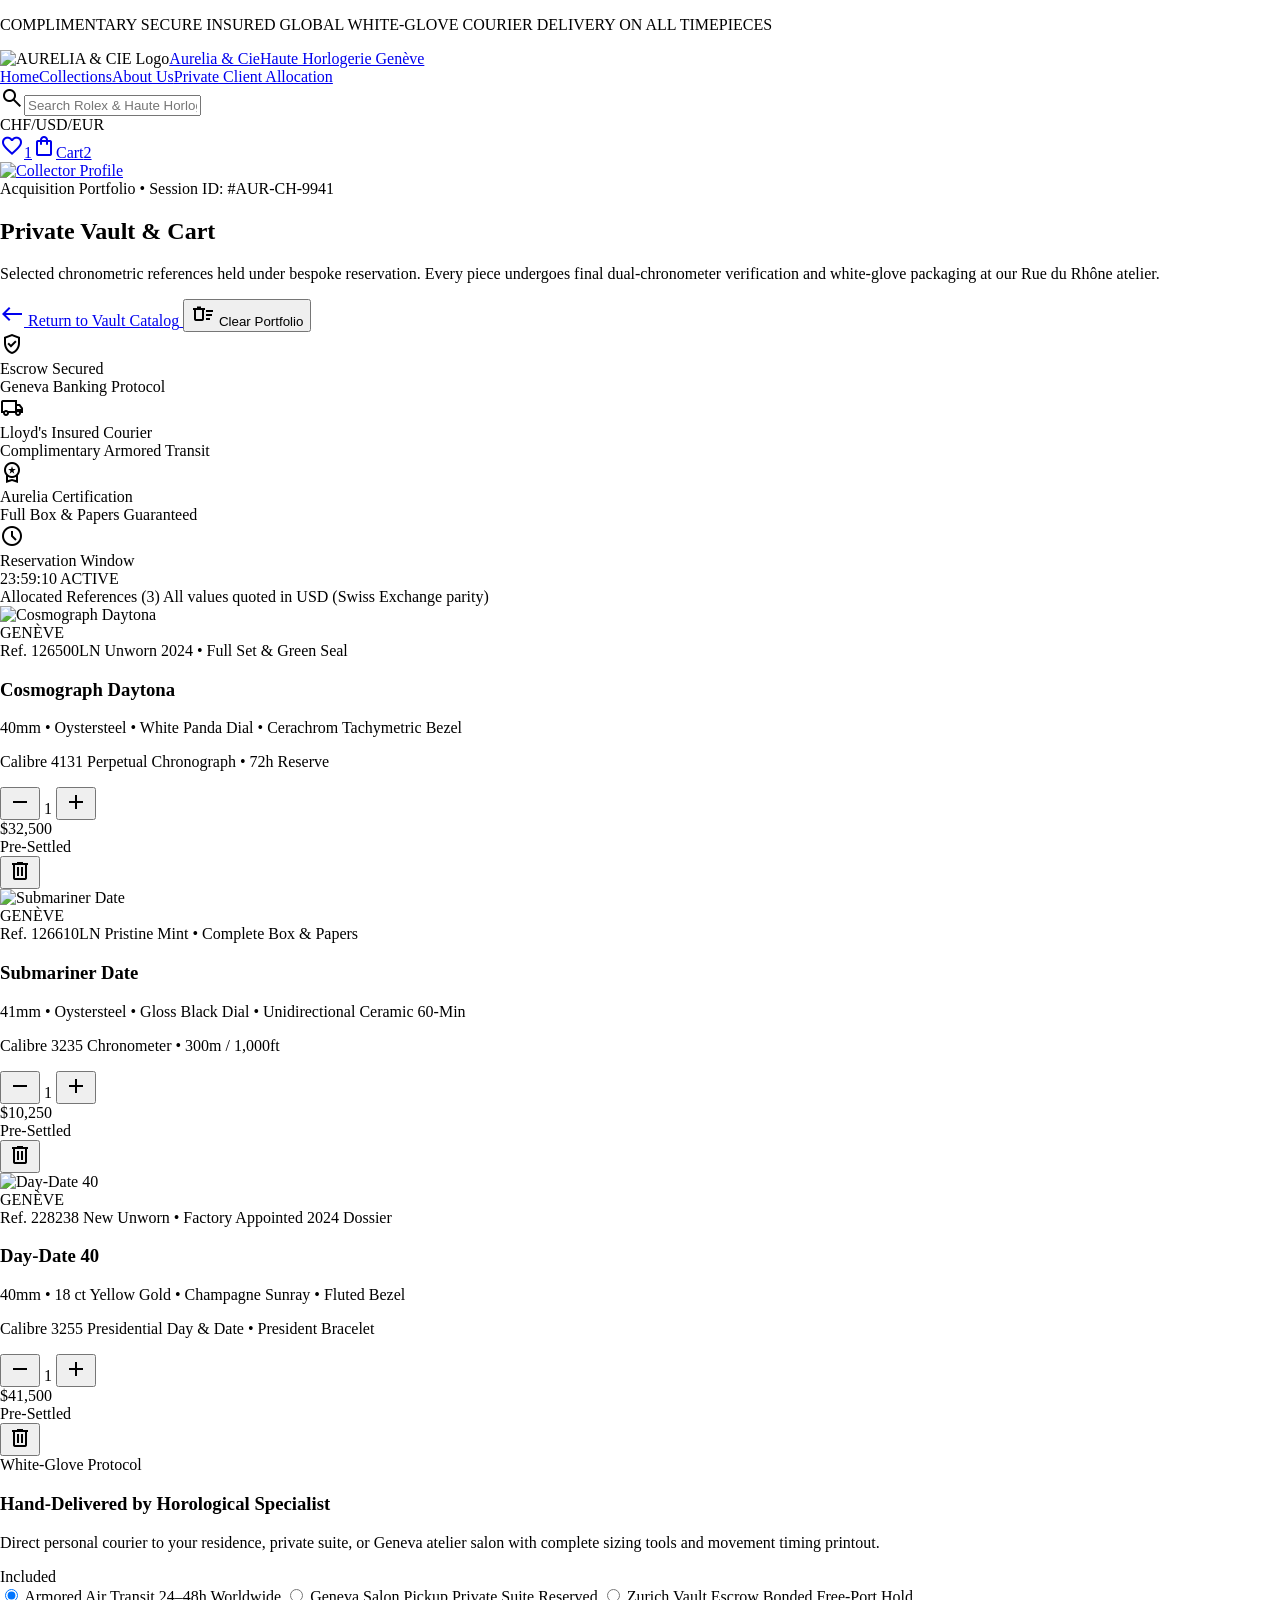
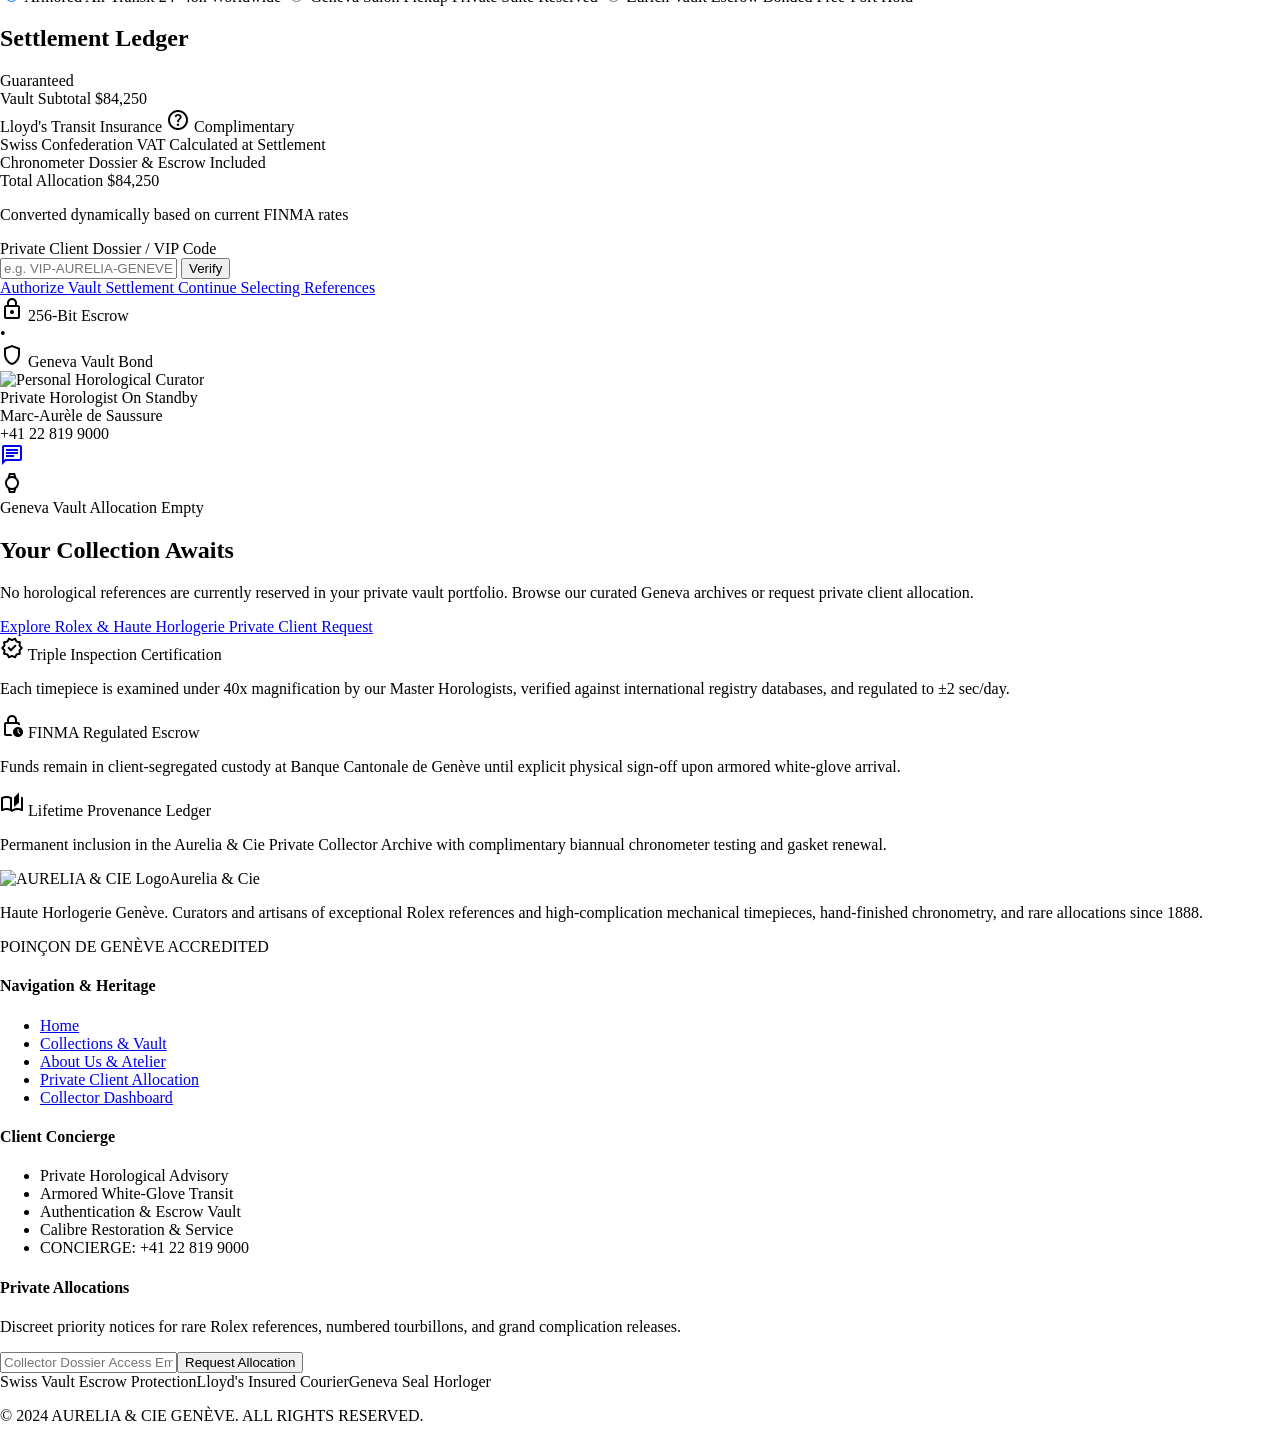
==== cart.html @ eff051e3 "Add files via upload" ====
<!DOCTYPE html>

<html class="dark" lang="en"><head><meta charset="utf-8"/><meta content="width=device-width, initial-scale=1.0" name="viewport"/><meta content="web_standard" name="shell-type"/><link href="https://fonts.googleapis.com" rel="preconnect"/><link crossorigin="" href="https://fonts.gstatic.com" rel="preconnect"/><link href="https://fonts.googleapis.com/css2?family=Inter:wght@300;400;500;600&amp;family=Playfair+Display:ital,wght@0,400;0,500;0,600;1,400&amp;family=Space+Grotesk:wght@400;500;600&amp;display=swap" rel="stylesheet"/><link href="https://fonts.googleapis.com/css2?family=Material+Symbols+Outlined:opsz,wght,FILL,GRAD@20..48,100..700,0..1,-50..200" rel="stylesheet"/>
<link href="https://fonts.googleapis.com/css2?family=Material+Symbols+Outlined:wght,FILL@100..700,0..1&amp;display=swap" rel="stylesheet"/><style>@layer base{html,body{margin:0;padding:0;}body{overscroll-behavior:none;}main>:first-child{margin-top:0!important;}main>:last-child{margin-bottom:0!important;}}::-webkit-scrollbar{display:none;}</style><script src="https://cdn.tailwindcss.com"></script><script id="tailwind-config">tailwind.config = { darkMode: "class", theme: { extend: { "colors": { "primary-fixed": "#ffe088", "error-container": "#93000a", "on-primary-fixed": "#241a00", "surface-variant": "#343538", "secondary-fixed": "#dde3eb", "on-tertiary": "#3d2e00", "secondary-container": "#41474e", "surface-container": "#1f1f23", "inverse-primary": "#735c00", "secondary-fixed-dim": "#c1c7cf", "on-secondary-fixed-variant": "#41474e", "tertiary-fixed-dim": "#e4c36a", "primary-container": "#d4af37", "primary-fixed-dim": "#e9c349", "outline": "#99907c", "on-surface-variant": "#d0c5af", "outline-variant": "#4d4635", "on-tertiary-fixed": "#241a00", "tertiary": "#edcb71", "on-secondary-container": "#afb6bd", "surface-tint": "#e9c349", "on-primary": "#3c2f00", "on-background": "#e3e2e6", "surface-container-low": "#1b1b1f", "background": "#121316", "on-error-container": "#ffdad6", "on-error": "#690005", "on-primary-container": "#554300", "error": "#ffb4ab", "tertiary-fixed": "#ffe08f", "tertiary-container": "#d0b059", "on-tertiary-container": "#574300", "on-secondary": "#2b3137", "on-tertiary-fixed-variant": "#584400", "surface-dim": "#121316", "surface-bright": "#38393c", "on-secondary-fixed": "#161c22", "on-surface": "#e3e2e6", "inverse-on-surface": "#2f3034", "primary": "#f2ca50", "secondary": "#c1c7cf", "inverse-surface": "#e3e2e6", "surface": "#121316", "surface-container-highest": "#343538", "surface-container-lowest": "#0d0e11", "on-primary-fixed-variant": "#574500", "surface-container-high": "#292a2d" }, "borderRadius": { "DEFAULT": "0.25rem", "lg": "0.5rem", "xl": "0.75rem", "full": "9999px" }, "spacing": { "space-xl": "3rem", "gutter": "1.5rem", "space-lg": "1.75rem", "margin": "4rem", "margin-mobile": "1.25rem", "space-sm": "0.5rem", "gutter-mobile": "1rem", "space-md": "1rem", "space-xs": "0.25rem" }, "fontFamily": { "display-hero": [ "Playfair Display" ], "headline-sm": [ "Playfair Display" ], "body-md": [ "Inter" ], "headline-lg-mobile": [ "Playfair Display" ], "body-sm": [ "Inter" ], "title-editorial": [ "Playfair Display" ], "caption-caps": [ "Inter" ], "headline-lg": [ "Playfair Display" ], "headline-md": [ "Playfair Display" ], "body-lg": [ "Inter" ], "display-hero-mobile": [ "Playfair Display" ], "technical-label": [ "Space Grotesk" ] }, "fontSize": { "display-hero": [ "4.5rem", { "lineHeight": "5rem", "letterSpacing": "-0.02em", "fontWeight": "400" } ], "headline-sm": [ "1.5rem", { "lineHeight": "2rem", "fontWeight": "500" } ], "body-md": [ "0.9375rem", { "lineHeight": "1.6rem", "fontWeight": "400" } ], "headline-lg-mobile": [ "2rem", { "lineHeight": "2.5rem", "fontWeight": "400" } ], "body-sm": [ "0.8125rem", { "lineHeight": "1.375rem", "fontWeight": "400" } ], "title-editorial": [ "1.25rem", { "lineHeight": "1.75rem", "letterSpacing": "0.02em", "fontWeight": "600" } ], "caption-caps": [ "0.6875rem", { "lineHeight": "0.875rem", "letterSpacing": "0.2em", "fontWeight": "600" } ], "headline-lg": [ "3rem", { "lineHeight": "3.5rem", "letterSpacing": "-0.01em", "fontWeight": "400" } ], "headline-md": [ "2.25rem", { "lineHeight": "2.75rem", "fontWeight": "400" } ], "body-lg": [ "1.125rem", { "lineHeight": "1.875rem", "fontWeight": "300" } ], "display-hero-mobile": [ "2.75rem", { "lineHeight": "3.25rem", "letterSpacing": "-0.01em", "fontWeight": "400" } ], "technical-label": [ "0.75rem", { "lineHeight": "1rem", "letterSpacing": "0.15em", "fontWeight": "500" } ] } } } };</script></head><body class="bg-surface text-on-surface font-body-md text-body-md antialiased selection:bg-primary-container selection:text-on-primary-container"><header class="fixed top-0 left-0 w-full z-50 bg-surface-container-lowest/90 backdrop-blur-2xl border-b border-primary/20 shadow-[0_4px_30px_rgba(0,0,0,0.6)]"><div class="w-full bg-surface-container-lowest border-b border-outline-variant/30 py-1.5 px-4 text-center"><p class="font-caption-caps text-caption-caps text-on-surface-variant uppercase tracking-[0.2em]">COMPLIMENTARY SECURE INSURED GLOBAL WHITE-GLOVE COURIER DELIVERY ON ALL TIMEPIECES</p></div><div class="h-20 max-w-[1440px] mx-auto px-6 lg:px-12 flex items-center justify-between gap-6"><div class="flex items-center gap-4 shrink-0"><img alt="AURELIA &amp; CIE Logo" class="h-8 w-auto object-contain" src="https://lh3.googleusercontent.com/aida/[base64]"/><a class="flex flex-col text-left group" data-path="home" href="/"><span class="font-title-editorial text-title-editorial uppercase tracking-[0.25em] text-on-surface group-hover:text-primary transition-colors">Aurelia &amp; Cie</span><span class="font-technical-label text-technical-label text-primary uppercase tracking-[0.2em]">Haute Horlogerie Genève</span></a></div><nav class="hidden xl:flex items-center gap-8" data-active-classes="text-primary border-b border-primary pb-1"><a class="font-technical-label text-technical-label text-on-surface-variant hover:text-on-surface transition-colors uppercase tracking-widest" data-path="home" href="/">Home</a><a class="font-technical-label text-technical-label text-on-surface-variant hover:text-on-surface transition-colors uppercase tracking-widest" data-path="collections" href="/collections">Collections</a><a class="font-technical-label text-technical-label text-on-surface-variant hover:text-on-surface transition-colors uppercase tracking-widest" data-path="about-us" href="/#">About Us</a><a class="font-technical-label text-technical-label text-on-surface-variant hover:text-on-surface transition-colors uppercase tracking-widest" data-path="private-client-allocation" href="/checkout">Private Client Allocation</a></nav><div class="flex items-center gap-5 shrink-0"><div class="hidden md:flex items-center bg-surface-container-low/80 border border-outline-variant/40 rounded px-3 py-1.5 focus-within:border-primary transition-colors"><span class="material-symbols-outlined text-outline text-[18px] mr-2">search</span><input class="bg-transparent text-on-surface placeholder:text-outline font-body-sm text-body-sm focus:outline-none w-36 lg:w-48" placeholder="Search Rolex &amp; Haute Horlogerie..." type="text"/></div><div class="flex items-center gap-1 font-technical-label text-technical-label text-on-surface-variant bg-surface-container-low/60 px-2 py-1 rounded border border-outline-variant/30"><span class="text-primary font-semibold cursor-pointer">CHF</span><span class="text-outline-variant">/</span><span class="hover:text-on-surface cursor-pointer transition-colors">USD</span><span class="text-outline-variant">/</span><span class="hover:text-on-surface cursor-pointer transition-colors">EUR</span></div><a class="relative p-1.5 text-on-surface-variant hover:text-primary transition-colors flex items-center justify-center" data-path="wishlist" href="/cart" title="Private Wishlist"><span class="material-symbols-outlined text-[20px]">favorite</span><span class="absolute -top-0.5 -right-0.5 w-4 h-4 bg-primary text-on-primary font-technical-label text-[10px] rounded-full flex items-center justify-center font-bold">1</span></a><a class="relative flex items-center gap-1.5 bg-surface-container-high/70 border border-outline-variant/50 hover:border-primary/60 px-3 py-1.5 rounded transition-colors" data-path="shopping-cart" href="/cart" title="Shopping Cart"><span class="material-symbols-outlined text-[18px] text-primary">shopping_bag</span><span class="font-technical-label text-technical-label text-on-surface uppercase">Cart</span><span class="w-4 h-4 bg-primary text-on-primary font-technical-label text-[10px] rounded-full flex items-center justify-center font-bold ml-0.5">2</span></a><div class="flex items-center pl-2 border-l border-outline-variant/50"><a class="flex items-center group" data-path="collector-dashboard" href="/dashboard" title="Private Client Collector Profile"><img alt="Collector Profile" class="w-8 h-8 rounded-full object-cover border border-primary/40 group-hover:border-primary transition-all ring-1 ring-primary/20" src="https://lh3.googleusercontent.com/aida-public/[base64]"/></a></div></div></div></header><main class="w-full pt-20 bg-surface min-h-screen"><div class="flex flex-col w-full">
<!-- Subtle Ambient Glow -->
<div class="relative w-full overflow-hidden">
<div class="absolute -top-40 left-1/2 -translate-x-1/2 w-[720px] h-[360px] bg-primary/5 rounded-full blur-[140px] pointer-events-none"></div>
<!-- Editorial Header Section -->
<section class="max-w-[1440px] mx-auto w-full px-6 lg:px-12 pt-12 pb-8">
<div class="flex flex-col md:flex-row md:items-end justify-between gap-6 pb-8">
<div class="space-y-3">
<div class="flex items-center gap-3">
<span class="w-2 h-2 rounded-full bg-primary animate-pulse"></span>
<span class="font-caption-caps text-caption-caps uppercase text-primary tracking-[0.25em]">Acquisition Portfolio • Session ID: #AUR-CH-9941</span>
</div>
<h1 class="font-headline-lg text-headline-lg text-on-surface">Private Vault &amp; Cart</h1>
<p class="font-body-md text-body-md text-on-surface-variant max-w-xl">
            Selected chronometric references held under bespoke reservation. Every piece undergoes final dual-chronometer verification and white-glove packaging at our Rue du Rhône atelier.
          </p>
</div>
<div class="flex items-center gap-4">
<a class="flex items-center gap-2 font-technical-label text-technical-label uppercase text-on-surface-variant hover:text-primary transition-colors py-2.5 px-4 bg-surface-container-low rounded" data-path="collections" href="/collections">
<span class="material-symbols-outlined text-[18px]">west</span>
<span>Return to Vault Catalog</span>
</a>
<button class="hidden sm:flex items-center gap-1.5 font-technical-label text-technical-label uppercase text-outline hover:text-error transition-colors py-2.5 px-3 bg-surface-container-low/60 rounded" id="clear-vault-btn" type="button">
<span class="material-symbols-outlined text-[16px]">delete_sweep</span>
<span>Clear Portfolio</span>
</button>
</div>
</div>
<!-- Protocol Status Ribbon -->
<div class="grid grid-cols-2 lg:grid-cols-4 gap-3 py-3 px-4 bg-surface-container-lowest rounded shadow-sm">
<div class="flex items-center gap-2.5">
<span class="material-symbols-outlined text-primary text-[20px]">verified_user</span>
<div>
<div class="font-technical-label text-technical-label uppercase text-on-surface">Escrow Secured</div>
<div class="font-caption-caps text-caption-caps text-outline">Geneva Banking Protocol</div>
</div>
</div>
<div class="flex items-center gap-2.5">
<span class="material-symbols-outlined text-primary text-[20px]">local_shipping</span>
<div>
<div class="font-technical-label text-technical-label uppercase text-on-surface">Lloyd's Insured Courier</div>
<div class="font-caption-caps text-caption-caps text-outline">Complimentary Armored Transit</div>
</div>
</div>
<div class="flex items-center gap-2.5">
<span class="material-symbols-outlined text-primary text-[20px]">workspace_premium</span>
<div>
<div class="font-technical-label text-technical-label uppercase text-on-surface">Aurelia Certification</div>
<div class="font-caption-caps text-caption-caps text-outline">Full Box &amp; Papers Guaranteed</div>
</div>
</div>
<div class="flex items-center gap-2.5">
<span class="material-symbols-outlined text-primary text-[20px]">schedule</span>
<div>
<div class="font-technical-label text-technical-label uppercase text-on-surface">Reservation Window</div>
<div class="font-caption-caps text-caption-caps text-primary" id="session-timer">23:59:12 ACTIVE</div>
</div>
</div>
</div>
</section>
<!-- Main Cart & Ledger Workspace -->
<section class="max-w-[1440px] mx-auto w-full px-6 lg:px-12 pb-24">
<!-- Active Cart Container -->
<div class="grid grid-cols-1 lg:grid-cols-12 gap-8 items-start" id="cart-active-state">
<!-- Left: Cart Item Allocation List (8 cols) -->
<div class="lg:col-span-8 flex flex-col gap-6">
<div class="flex items-center justify-between pb-3">
<span class="font-technical-label text-technical-label uppercase text-on-surface-variant">Allocated References (<span id="cart-item-count-label">3</span>)</span>
<span class="font-caption-caps text-caption-caps text-outline uppercase">All values quoted in USD (Swiss Exchange parity)</span>
</div>
<!-- Items injected and managed dynamically via JS -->
<div class="flex flex-col gap-5" id="cart-items-wrapper">
<!-- Dynamic elements render here -->
</div>
<!-- White Glove Delivery Add-On Selection Bar -->
<div class="bg-surface-container-low p-6 rounded shadow-sm">
<div class="flex items-start justify-between gap-4 mb-4">
<div class="space-y-1">
<span class="font-caption-caps text-caption-caps uppercase text-primary tracking-widest">White-Glove Protocol</span>
<h3 class="font-headline-sm text-headline-sm text-on-surface">Hand-Delivered by Horological Specialist</h3>
<p class="font-body-sm text-body-sm text-on-surface-variant max-w-lg">
                  Direct personal courier to your residence, private suite, or Geneva atelier salon with complete sizing tools and movement timing printout.
                </p>
</div>
<span class="font-technical-label text-technical-label uppercase px-2.5 py-1 bg-surface-container-high text-primary rounded shrink-0">Included</span>
</div>
<div class="grid grid-cols-1 sm:grid-cols-3 gap-3 pt-2">
<label class="flex items-center gap-3 p-3 bg-surface-container rounded cursor-pointer group">
<input checked="" class="accent-primary w-4 h-4 cursor-pointer" name="transit_method" type="radio"/>
<span class="flex flex-col">
<span class="font-technical-label text-technical-label uppercase text-on-surface group-hover:text-primary transition-colors">Armored Air Transit</span>
<span class="font-caption-caps text-caption-caps text-outline">24–48h Worldwide</span>
</span>
</label>
<label class="flex items-center gap-3 p-3 bg-surface-container rounded cursor-pointer group">
<input class="accent-primary w-4 h-4 cursor-pointer" name="transit_method" type="radio"/>
<span class="flex flex-col">
<span class="font-technical-label text-technical-label uppercase text-on-surface group-hover:text-primary transition-colors">Geneva Salon Pickup</span>
<span class="font-caption-caps text-caption-caps text-outline">Private Suite Reserved</span>
</span>
</label>
<label class="flex items-center gap-3 p-3 bg-surface-container rounded cursor-pointer group">
<input class="accent-primary w-4 h-4 cursor-pointer" name="transit_method" type="radio"/>
<span class="flex flex-col">
<span class="font-technical-label text-technical-label uppercase text-on-surface group-hover:text-primary transition-colors">Zurich Vault Escrow</span>
<span class="font-caption-caps text-caption-caps text-outline">Bonded Free-Port Hold</span>
</span>
</label>
</div>
</div>
</div>
<!-- Right: Settlement Summary & Checkout Ledger (4 cols) -->
<div class="lg:col-span-4 sticky top-28 space-y-6">
<div class="bg-surface-container-lowest p-7 rounded shadow-xl relative overflow-hidden">
<div class="absolute top-0 right-0 w-32 h-32 bg-primary/5 rounded-full blur-2xl pointer-events-none"></div>
<div class="flex items-center justify-between pb-5">
<h2 class="font-title-editorial text-title-editorial text-on-surface uppercase tracking-wider">Settlement Ledger</h2>
<span class="font-technical-label text-technical-label uppercase text-primary bg-primary/10 px-2 py-0.5 rounded">Guaranteed</span>
</div>
<div class="space-y-4 py-4 text-on-surface-variant font-body-sm text-body-sm">
<div class="flex items-center justify-between">
<span>Vault Subtotal</span>
<span class="font-technical-label text-technical-label text-on-surface text-base" id="summary-subtotal">$84,250</span>
</div>
<div class="flex items-center justify-between">
<span class="flex items-center gap-1.5">
<span>Lloyd's Transit Insurance</span>
<span class="material-symbols-outlined text-[14px] text-outline" title="Full market replacement value covered">help</span>
</span>
<span class="font-technical-label text-technical-label text-primary uppercase">Complimentary</span>
</div>
<div class="flex items-center justify-between">
<span>Swiss Confederation VAT</span>
<span class="font-technical-label text-technical-label text-outline uppercase">Calculated at Settlement</span>
</div>
<div class="flex items-center justify-between">
<span>Chronometer Dossier &amp; Escrow</span>
<span class="font-technical-label text-technical-label text-primary uppercase">Included</span>
</div>
</div>
<!-- Total Capital Line -->
<div class="py-5 my-2 bg-surface-container-low px-4 rounded space-y-1">
<div class="flex items-baseline justify-between">
<span class="font-technical-label text-technical-label uppercase tracking-widest text-on-surface">Total Allocation</span>
<span class="font-headline-sm text-headline-sm text-primary font-bold" id="summary-total">$84,250</span>
</div>
<p class="font-caption-caps text-caption-caps text-outline uppercase">Converted dynamically based on current FINMA rates</p>
</div>
<!-- Client Promo / Private Allocation Code -->
<div class="pt-2 pb-4">
<label class="font-caption-caps text-caption-caps uppercase text-outline block mb-1.5" for="promo-input">Private Client Dossier / VIP Code</label>
<div class="flex items-center gap-2">
<input class="w-full bg-surface-container border-0 rounded px-3 py-2 text-on-surface placeholder:text-outline font-technical-label text-technical-label uppercase focus:ring-1 focus:ring-primary focus:outline-none" id="promo-input" placeholder="e.g. VIP-AURELIA-GENEVE" type="text"/>
<button class="bg-surface-container-high hover:bg-surface-variant text-on-surface hover:text-primary font-technical-label text-technical-label px-3 py-2 rounded uppercase transition-colors shrink-0" id="apply-promo-btn" type="button">
                  Verify
                </button>
</div>
<div class="text-caption-caps font-caption-caps text-primary hidden mt-1.5" id="promo-feedback"></div>
</div>
<!-- Primary Action Buttons -->
<div class="space-y-3 pt-3">
<a class="w-full block text-center bg-primary text-on-primary hover:bg-primary-fixed transition-all py-3.5 px-6 font-technical-label text-technical-label uppercase tracking-[0.18em] font-semibold rounded shadow-md hover:shadow-primary/20" data-path="private-client-allocation" href="/checkout">
                Authorize Vault Settlement
              </a>
<a class="w-full block text-center bg-surface-container hover:bg-surface-container-high text-on-surface transition-colors py-3 px-6 font-technical-label text-technical-label uppercase tracking-widest rounded" data-path="collections" href="/collections">
                Continue Selecting References
              </a>
</div>
<!-- Security Footnote -->
<div class="pt-6 mt-6 flex items-center justify-center gap-4 text-outline font-caption-caps text-caption-caps uppercase">
<div class="flex items-center gap-1">
<span class="material-symbols-outlined text-[14px]">lock</span>
<span>256-Bit Escrow</span>
</div>
<span>•</span>
<div class="flex items-center gap-1">
<span class="material-symbols-outlined text-[14px]">shield</span>
<span>Geneva Vault Bond</span>
</div>
</div>
</div>
<!-- Specialist Concierge Assistance Card -->
<div class="bg-surface-container-low p-5 rounded flex items-center gap-4">
<div class="w-12 h-12 rounded-full overflow-hidden shrink-0 bg-surface-container-highest">
<img alt="Personal Horological Curator" class="w-full h-full object-cover" src="https://lh3.googleusercontent.com/aida-public/[base64]"/>
</div>
<div class="flex-1 min-w-0">
<div class="font-caption-caps text-caption-caps uppercase text-primary">Private Horologist On Standby</div>
<div class="font-body-sm text-body-sm text-on-surface font-medium truncate">Marc-Aurèle de Saussure</div>
<div class="font-technical-label text-technical-label text-outline">+41 22 819 9000</div>
</div>
<a class="p-2 bg-surface-container hover:bg-primary hover:text-on-primary text-on-surface rounded transition-colors" href="#" title="Instant Consultation">
<span class="material-symbols-outlined text-[18px]">chat</span>
</a>
</div>
</div>
</div>
<!-- Empty Cart State -->
<div class="hidden flex-col items-center justify-center text-center py-20 px-6 max-w-2xl mx-auto space-y-6" id="cart-empty-state">
<div class="w-24 h-24 rounded-full bg-surface-container-low flex items-center justify-center relative">
<div class="absolute inset-0 rounded-full border border-primary/20 animate-ping opacity-25"></div>
<span class="material-symbols-outlined text-primary text-5xl">watch</span>
</div>
<div class="space-y-2">
<span class="font-caption-caps text-caption-caps uppercase text-primary tracking-[0.25em]">Geneva Vault Allocation Empty</span>
<h2 class="font-headline-lg text-headline-lg text-on-surface">Your Collection Awaits</h2>
<p class="font-body-md text-body-md text-on-surface-variant max-w-md mx-auto">
            No horological references are currently reserved in your private vault portfolio. Browse our curated Geneva archives or request private client allocation.
          </p>
</div>
<div class="flex flex-col sm:flex-row gap-4 pt-4 w-full sm:w-auto">
<a class="bg-primary text-on-primary hover:bg-primary-fixed transition-colors font-technical-label text-technical-label uppercase tracking-widest px-8 py-3.5 rounded text-center font-medium shadow-md" data-path="collections" href="/collections">
            Explore Rolex &amp; Haute Horlogerie
          </a>
<a class="bg-surface-container-high hover:bg-surface-variant text-on-surface transition-colors font-technical-label text-technical-label uppercase tracking-widest px-8 py-3.5 rounded text-center" data-path="private-client-allocation" href="/checkout">
            Private Client Request
          </a>
</div>
</div>
</section>
<!-- Heritage Trust Assurance Strip -->
<section class="max-w-[1440px] mx-auto w-full px-6 lg:px-12 pb-16">
<div class="bg-surface-container-lowest p-8 rounded grid grid-cols-1 md:grid-cols-3 gap-8 text-left">
<div class="space-y-2">
<div class="flex items-center gap-2 text-primary">
<span class="material-symbols-outlined text-[22px]">verified</span>
<span class="font-caption-caps text-caption-caps uppercase tracking-wider text-on-surface">Triple Inspection Certification</span>
</div>
<p class="font-body-sm text-body-sm text-on-surface-variant">
            Each timepiece is examined under 40x magnification by our Master Horologists, verified against international registry databases, and regulated to ±2 sec/day.
          </p>
</div>
<div class="space-y-2">
<div class="flex items-center gap-2 text-primary">
<span class="material-symbols-outlined text-[22px]">lock_clock</span>
<span class="font-caption-caps text-caption-caps uppercase tracking-wider text-on-surface">FINMA Regulated Escrow</span>
</div>
<p class="font-body-sm text-body-sm text-on-surface-variant">
            Funds remain in client-segregated custody at Banque Cantonale de Genève until explicit physical sign-off upon armored white-glove arrival.
          </p>
</div>
<div class="space-y-2">
<div class="flex items-center gap-2 text-primary">
<span class="material-symbols-outlined text-[22px]">auto_stories</span>
<span class="font-caption-caps text-caption-caps uppercase tracking-wider text-on-surface">Lifetime Provenance Ledger</span>
</div>
<p class="font-body-sm text-body-sm text-on-surface-variant">
            Permanent inclusion in the Aurelia &amp; Cie Private Collector Archive with complimentary biannual chronometer testing and gasket renewal.
          </p>
</div>
</div>
</section>
</div>
<!-- Interactive Cart Management Logic -->
<script>
    (function () {
      const STORAGE_KEY = 'aurelia_vault_cart_items';

      const initialPieces = [
        {
          id: 'rolex-daytona-126500ln',
          ref: '126500LN',
          model: 'Cosmograph Daytona',
          specs: '40mm • Oystersteel • White Panda Dial • Cerachrom Tachymetric Bezel',
          calibre: 'Calibre 4131 Perpetual Chronograph • 72h Reserve',
          condition: 'Unworn 2024 • Full Set & Green Seal',
          price: 32500,
          quantity: 1,
          image: 'https://lh3.googleusercontent.com/aida-public/[base64]'
        },
        {
          id: 'rolex-submariner-126610ln',
          ref: '126610LN',
          model: 'Submariner Date',
          specs: '41mm • Oystersteel • Gloss Black Dial • Unidirectional Ceramic 60-Min',
          calibre: 'Calibre 3235 Chronometer • 300m / 1,000ft',
          condition: 'Pristine Mint • Complete Box & Papers',
          price: 10250,
          quantity: 1,
          image: 'https://lh3.googleusercontent.com/aida-public/[base64]'
        },
        {
          id: 'rolex-daydate-228238',
          ref: '228238',
          model: 'Day-Date 40',
          specs: '40mm • 18 ct Yellow Gold • Champagne Sunray • Fluted Bezel',
          calibre: 'Calibre 3255 Presidential Day & Date • President Bracelet',
          condition: 'New Unworn • Factory Appointed 2024 Dossier',
          price: 41500,
          quantity: 1,
          image: 'https://lh3.googleusercontent.com/aida-public/[base64]'
        }
      ];

      function getCart() {
        try {
          const stored = localStorage.getItem(STORAGE_KEY);
          if (stored) {
            const parsed = JSON.parse(stored);
            if (Array.isArray(parsed) && parsed.length >= 0) return parsed;
          }
        } catch (e) {
          console.warn('LocalStorage access restricted:', e);
        }
        return [...initialPieces];
      }

      function saveCart(cart) {
        try {
          localStorage.setItem(STORAGE_KEY, JSON.stringify(cart));
        } catch (e) {
          console.warn('LocalStorage save failed:', e);
        }
        updateGlobalCartBadge(cart);
      }

      function updateGlobalCartBadge(cart) {
        const totalCount = cart.reduce((acc, item) => acc + item.quantity, 0);
        // Sync shell cart counter badge if present
        const headerCartBadges = document.querySelectorAll('header [data-path="shopping-cart"] span:last-child');
        headerCartBadges.forEach(badge => {
          if (badge && !badge.classList.contains('material-symbols-outlined') && !badge.classList.contains('font-technical-label')) {
            badge.textContent = totalCount;
          }
        });
      }

      function formatCurrency(amount) {
        return '$' + amount.toLocaleString('en-US');
      }

      function renderCart() {
        const cart = getCart();
        const wrapper = document.getElementById('cart-items-wrapper');
        const activeState = document.getElementById('cart-active-state');
        const emptyState = document.getElementById('cart-empty-state');
        const countLabel = document.getElementById('cart-item-count-label');
        const subtotalEl = document.getElementById('summary-subtotal');
        const totalEl = document.getElementById('summary-total');

        if (!wrapper) return;

        if (cart.length === 0) {
          activeState.classList.add('hidden');
          emptyState.classList.remove('hidden');
          emptyState.classList.add('flex');
          updateGlobalCartBadge(cart);
          return;
        }

        activeState.classList.remove('hidden');
        emptyState.classList.add('hidden');
        emptyState.classList.remove('flex');

        countLabel.textContent = cart.reduce((acc, i) => acc + i.quantity, 0);

        wrapper.innerHTML = '';
        let subtotal = 0;

        cart.forEach((item) => {
          const itemTotal = item.price * item.quantity;
          subtotal += itemTotal;

          const row = document.createElement('div');
          row.className = 'bg-surface-container-low p-5 sm:p-6 rounded shadow-sm transition-all duration-300';
          row.id = `item-row-${item.id}`;

          row.innerHTML = `
            <div class="flex flex-col sm:flex-row gap-5 items-start sm:items-center justify-between">
              <div class="flex items-center gap-4 sm:gap-5 w-full sm:w-auto">
                <div class="w-20 h-20 sm:w-24 sm:h-24 rounded bg-surface-container-lowest shrink-0 overflow-hidden relative">
                  <img src="${item.image}" alt="${item.model}" class="w-full h-full object-cover" />
                  <div class="absolute bottom-1 right-1 bg-surface-container-lowest/80 px-1.5 py-0.5 rounded font-caption-caps text-[9px] text-primary">GENÈVE</div>
                </div>

                <div class="space-y-1 flex-1 min-w-0">
                  <div class="flex items-center gap-2">
                    <span class="font-caption-caps text-caption-caps uppercase text-primary tracking-wider">Ref. ${item.ref}</span>
                    <span class="w-1 h-1 rounded-full bg-outline"></span>
                    <span class="font-technical-label text-technical-label text-outline">${item.condition}</span>
                  </div>
                  <h3 class="font-title-editorial text-title-editorial text-on-surface truncate">${item.model}</h3>
                  <p class="font-body-sm text-body-sm text-on-surface-variant line-clamp-1">${item.specs}</p>
                  <p class="font-technical-label text-technical-label text-outline">${item.calibre}</p>
                </div>
              </div>

              <!-- Price, Stepper & Delete Column -->
              <div class="flex items-center justify-between sm:justify-end gap-6 w-full sm:w-auto pt-3 sm:pt-0">
                <div class="flex items-center bg-surface-container-high rounded px-1.5 py-1">
                  <button type="button" data-action="decrement" data-id="${item.id}" class="w-7 h-7 flex items-center justify-center text-on-surface-variant hover:text-primary transition-colors cursor-pointer" title="Decrease Allocation">
                    <span class="material-symbols-outlined text-[16px]">remove</span>
                  </button>
                  <span class="font-technical-label text-technical-label text-on-surface px-2.5 font-semibold">${item.quantity}</span>
                  <button type="button" data-action="increment" data-id="${item.id}" class="w-7 h-7 flex items-center justify-center text-on-surface-variant hover:text-primary transition-colors cursor-pointer" title="Increase Allocation">
                    <span class="material-symbols-outlined text-[16px]">add</span>
                  </button>
                </div>

                <div class="text-right min-w-[110px]">
                  <div class="font-headline-sm text-headline-sm text-on-surface">${formatCurrency(itemTotal)}</div>
                  <div class="font-caption-caps text-caption-caps text-outline uppercase">${item.quantity > 1 ? `${formatCurrency(item.price)} each` : 'Pre-Settled'}</div>
                </div>

                <button type="button" data-action="remove" data-id="${item.id}" class="text-outline hover:text-error transition-colors p-2 rounded hover:bg-surface-container" title="Remove reference from portfolio">
                  <span class="material-symbols-outlined text-[20px]">delete</span>
                </button>
              </div>
            </div>
          `;

          wrapper.appendChild(row);
        });

        subtotalEl.textContent = formatCurrency(subtotal);
        totalEl.textContent = formatCurrency(subtotal);
        updateGlobalCartBadge(cart);
      }

      // Action Handlers
      document.addEventListener('click', function (e) {
        const target = e.target.closest('[data-action]');
        if (!target) return;

        const action = target.getAttribute('data-action');
        const id = target.getAttribute('data-id');
        let cart = getCart();

        if (action === 'remove') {
          const rowEl = document.getElementById(`item-row-${id}`);
          if (rowEl) {
            rowEl.classList.add('opacity-0', 'translate-x-4');
            setTimeout(() => {
              cart = cart.filter(item => item.id !== id);
              saveCart(cart);
              renderCart();
            }, 250);
          } else {
            cart = cart.filter(item => item.id !== id);
            saveCart(cart);
            renderCart();
          }
        } else if (action === 'increment') {
          const item = cart.find(i => i.id === id);
          if (item) {
            item.quantity += 1;
            saveCart(cart);
            renderCart();
          }
        } else if (action === 'decrement') {
          const item = cart.find(i => i.id === id);
          if (item) {
            if (item.quantity > 1) {
              item.quantity -= 1;
              saveCart(cart);
              renderCart();
            } else {
              // Confirm removal if reducing below 1
              cart = cart.filter(i => i.id !== id);
              saveCart(cart);
              renderCart();
            }
          }
        }
      });

      // Clear Portfolio Button
      const clearBtn = document.getElementById('clear-vault-btn');
      if (clearBtn) {
        clearBtn.addEventListener('click', function () {
          if (confirm('Authorize discharge of all allocated timepieces from this session portfolio?')) {
            saveCart([]);
            renderCart();
          }
        });
      }

      // Promo Code Verification Simulation
      const promoBtn = document.getElementById('apply-promo-btn');
      const promoInput = document.getElementById('promo-input');
      const promoFeedback = document.getElementById('promo-feedback');

      if (promoBtn && promoInput && promoFeedback) {
        promoBtn.addEventListener('click', function () {
          const val = promoInput.value.trim().toUpperCase();
          if (val === 'AURELIA' || val === 'VIP-AURELIA-GENEVE') {
            promoFeedback.textContent = '✓ Private Client Patron Tier recognized. VIP Courier priority activated.';
            promoFeedback.classList.remove('hidden', 'text-error');
            promoFeedback.classList.add('text-primary');
          } else if (val === '') {
            promoFeedback.textContent = 'Please enter an authenticated private dossier code.';
            promoFeedback.classList.remove('hidden', 'text-primary');
            promoFeedback.classList.add('text-error');
          } else {
            promoFeedback.textContent = 'Unverified reference code. Please consult your Private Client Advisor.';
            promoFeedback.classList.remove('hidden', 'text-primary');
            promoFeedback.classList.add('text-error');
          }
        });
      }

      // Realtime Session Timer Micro-Interaction
      const timerEl = document.getElementById('session-timer');
      if (timerEl) {
        let totalSeconds = 24 * 3600 - 48;
        setInterval(() => {
          totalSeconds--;
          if (totalSeconds < 0) totalSeconds = 86400;
          const h = String(Math.floor(totalSeconds / 3600)).padStart(2, '0');
          const m = String(Math.floor((totalSeconds % 3600) / 60)).padStart(2, '0');
          const s = String(totalSeconds % 60).padStart(2, '0');
          timerEl.textContent = `${h}:${m}:${s} ACTIVE`;
        }, 1000);
      }

      // Initial Render
      renderCart();
    })();
  </script>
</div></main><footer class="w-full bg-surface-container-lowest border-t border-primary/20 pt-16 pb-12"><div class="max-w-[1440px] mx-auto px-6 lg:px-12"><div class="grid grid-cols-1 md:grid-cols-2 lg:grid-cols-5 gap-10 pb-16 border-b border-outline-variant/30"><div class="lg:col-span-2 space-y-4"><div class="flex items-center gap-3"><img alt="AURELIA &amp; CIE Logo" class="h-7 w-auto object-contain" src="https://lh3.googleusercontent.com/aida/[base64]"/><span class="font-title-editorial text-title-editorial uppercase tracking-[0.2em] text-on-surface">Aurelia &amp; Cie</span></div><p class="font-body-sm text-body-sm text-on-surface-variant max-w-sm">Haute Horlogerie Genève. Curators and artisans of exceptional Rolex references and high-complication mechanical timepieces, hand-finished chronometry, and rare allocations since 1888.</p><div class="pt-2 flex items-center gap-4"><div class="px-3 py-1 border border-primary/30 rounded bg-surface-container-low"><span class="font-technical-label text-technical-label text-primary">POINÇON DE GENÈVE ACCREDITED</span></div></div></div><div class="space-y-3"><h4 class="font-caption-caps text-caption-caps uppercase text-primary tracking-widest">Navigation &amp; Heritage</h4><ul class="space-y-2 font-body-sm text-body-sm text-on-surface-variant"><li><a class="hover:text-primary transition-colors" data-path="home" href="/">Home</a></li><li><a class="hover:text-primary transition-colors" data-path="collections" href="/collections">Collections &amp; Vault</a></li><li><a class="hover:text-primary transition-colors" data-path="about-us" href="/#">About Us &amp; Atelier</a></li><li><a class="hover:text-primary transition-colors" data-path="private-client-allocation" href="/checkout">Private Client Allocation</a></li><li><a class="hover:text-primary transition-colors" data-path="collector-dashboard" href="/dashboard">Collector Dashboard</a></li></ul></div><div class="space-y-3"><h4 class="font-caption-caps text-caption-caps uppercase text-primary tracking-widest">Client Concierge</h4><ul class="space-y-2 font-body-sm text-body-sm text-on-surface-variant"><li>Private Horological Advisory</li><li>Armored White-Glove Transit</li><li>Authentication &amp; Escrow Vault</li><li>Calibre Restoration &amp; Service</li><li class="font-technical-label text-technical-label text-primary pt-1">CONCIERGE: +41 22 819 9000</li></ul></div><div class="space-y-4"><h4 class="font-caption-caps text-caption-caps uppercase text-primary tracking-widest">Private Allocations</h4><p class="font-body-sm text-body-sm text-on-surface-variant">Discreet priority notices for rare Rolex references, numbered tourbillons, and grand complication releases.</p><div class="flex flex-col gap-2"><input class="bg-surface-container-low border border-outline-variant px-3 py-2 text-on-surface font-body-sm text-body-sm placeholder:text-outline focus:outline-none focus:border-primary" placeholder="Collector Dossier Access Email" type="email"/><button class="bg-primary text-on-primary font-technical-label text-technical-label px-4 py-2.5 uppercase tracking-widest hover:bg-primary-fixed transition-colors text-center font-medium" type="button">Request Allocation</button></div></div></div><div class="pt-8 flex flex-col md:flex-row items-center justify-between gap-6 text-on-surface-variant"><div class="flex items-center gap-6 font-technical-label text-technical-label uppercase text-outline"><span>Swiss Vault Escrow Protection</span><span>Lloyd's Insured Courier</span><span>Geneva Seal Horloger</span></div><p class="font-caption-caps text-caption-caps text-outline">© 2024 AURELIA &amp; CIE GENÈVE. ALL RIGHTS RESERVED.</p></div></div></footer></body></html>
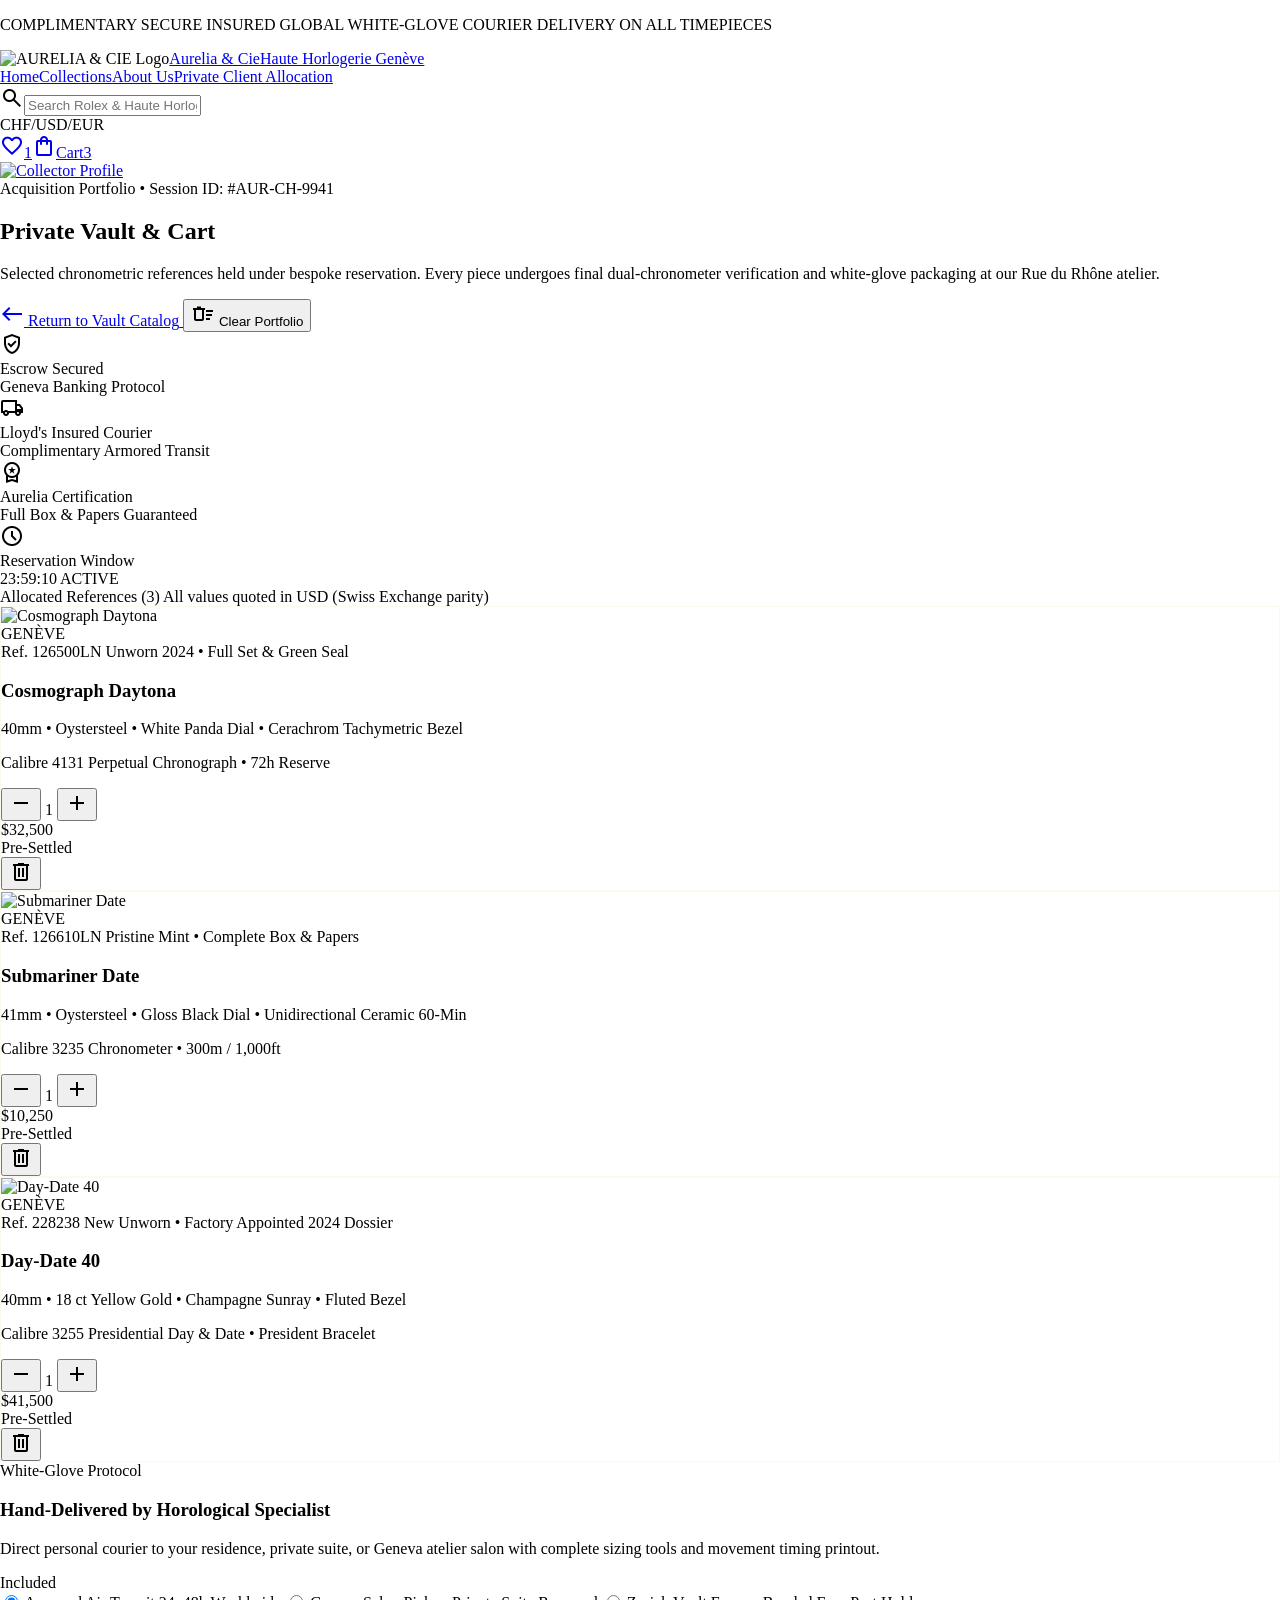
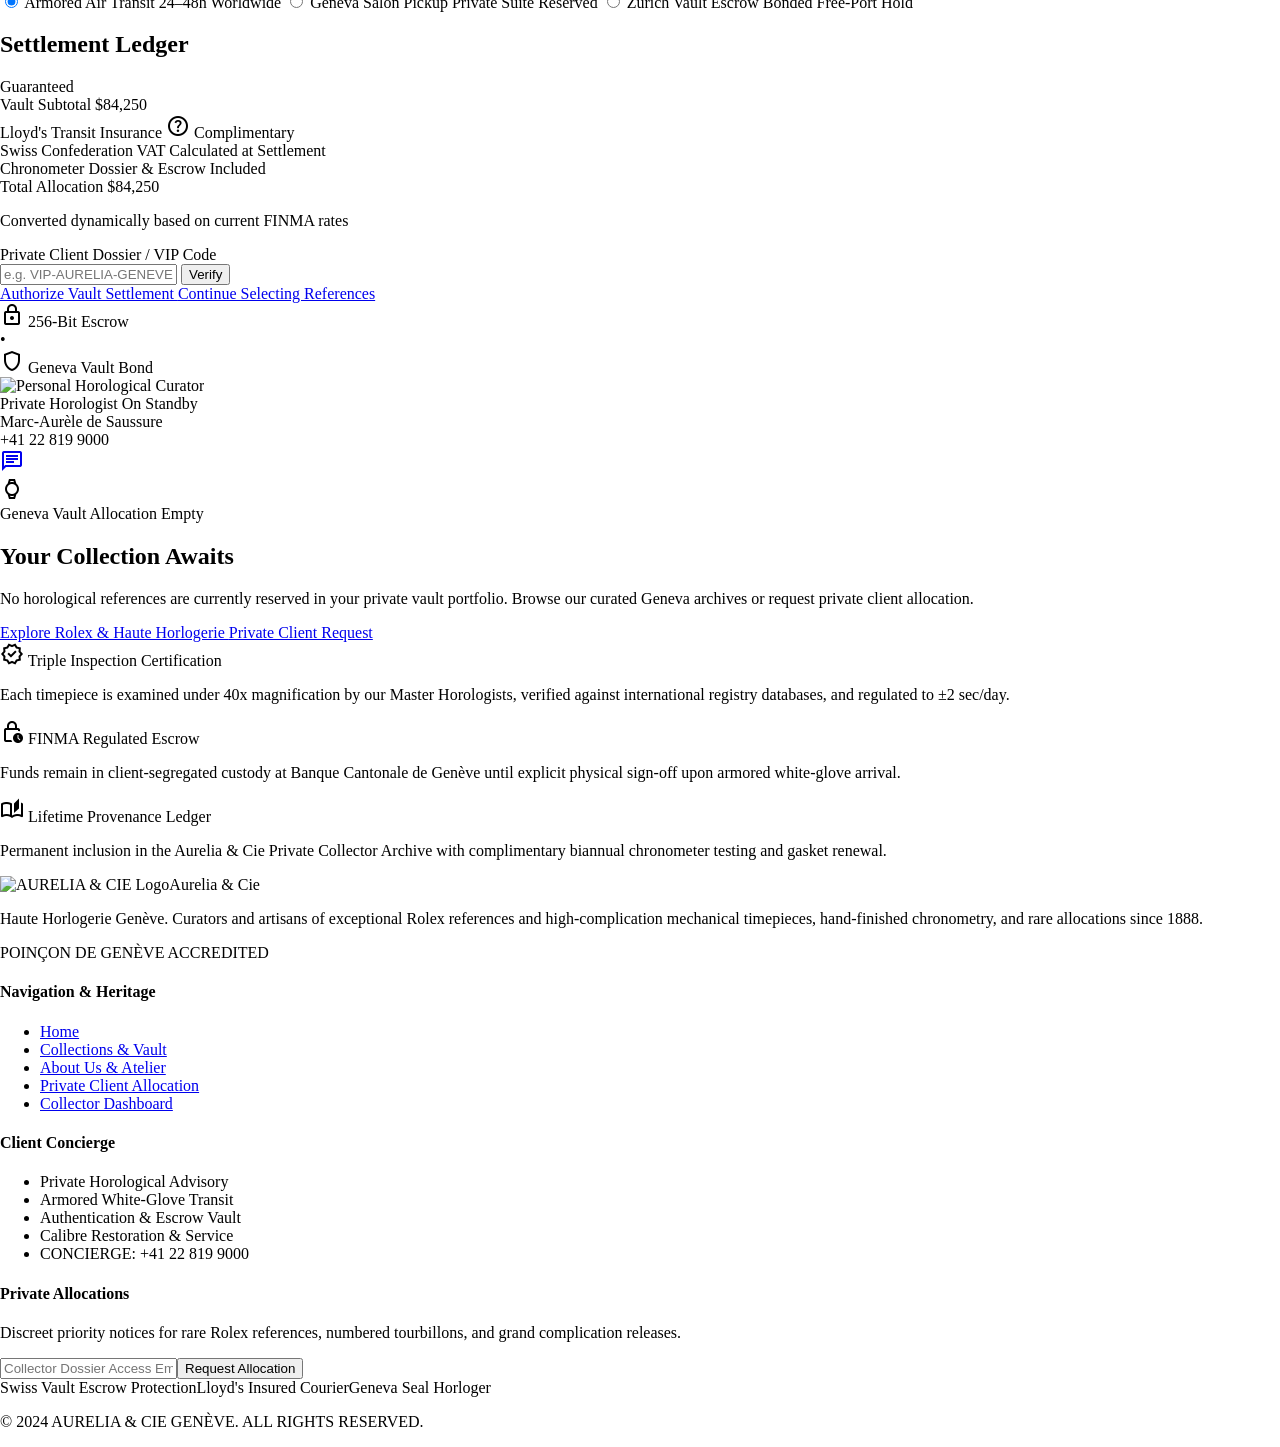
==== commit 2429c739: "Add files via upload" ====
--- a/cart.html
+++ b/cart.html
@@ -1,12 +1,139 @@
 <!DOCTYPE html>
 
 <html class="dark" lang="en"><head><meta charset="utf-8"/><meta content="width=device-width, initial-scale=1.0" name="viewport"/><meta content="web_standard" name="shell-type"/><link href="https://fonts.googleapis.com" rel="preconnect"/><link crossorigin="" href="https://fonts.gstatic.com" rel="preconnect"/><link href="https://fonts.googleapis.com/css2?family=Inter:wght@300;400;500;600&amp;family=Playfair+Display:ital,wght@0,400;0,500;0,600;1,400&amp;family=Space+Grotesk:wght@400;500;600&amp;display=swap" rel="stylesheet"/><link href="https://fonts.googleapis.com/css2?family=Material+Symbols+Outlined:opsz,wght,FILL,GRAD@20..48,100..700,0..1,-50..200" rel="stylesheet"/>
-<link href="https://fonts.googleapis.com/css2?family=Material+Symbols+Outlined:wght,FILL@100..700,0..1&amp;display=swap" rel="stylesheet"/><style>@layer base{html,body{margin:0;padding:0;}body{overscroll-behavior:none;}main>:first-child{margin-top:0!important;}main>:last-child{margin-bottom:0!important;}}::-webkit-scrollbar{display:none;}</style><script src="https://cdn.tailwindcss.com"></script><script id="tailwind-config">tailwind.config = { darkMode: "class", theme: { extend: { "colors": { "primary-fixed": "#ffe088", "error-container": "#93000a", "on-primary-fixed": "#241a00", "surface-variant": "#343538", "secondary-fixed": "#dde3eb", "on-tertiary": "#3d2e00", "secondary-container": "#41474e", "surface-container": "#1f1f23", "inverse-primary": "#735c00", "secondary-fixed-dim": "#c1c7cf", "on-secondary-fixed-variant": "#41474e", "tertiary-fixed-dim": "#e4c36a", "primary-container": "#d4af37", "primary-fixed-dim": "#e9c349", "outline": "#99907c", "on-surface-variant": "#d0c5af", "outline-variant": "#4d4635", "on-tertiary-fixed": "#241a00", "tertiary": "#edcb71", "on-secondary-container": "#afb6bd", "surface-tint": "#e9c349", "on-primary": "#3c2f00", "on-background": "#e3e2e6", "surface-container-low": "#1b1b1f", "background": "#121316", "on-error-container": "#ffdad6", "on-error": "#690005", "on-primary-container": "#554300", "error": "#ffb4ab", "tertiary-fixed": "#ffe08f", "tertiary-container": "#d0b059", "on-tertiary-container": "#574300", "on-secondary": "#2b3137", "on-tertiary-fixed-variant": "#584400", "surface-dim": "#121316", "surface-bright": "#38393c", "on-secondary-fixed": "#161c22", "on-surface": "#e3e2e6", "inverse-on-surface": "#2f3034", "primary": "#f2ca50", "secondary": "#c1c7cf", "inverse-surface": "#e3e2e6", "surface": "#121316", "surface-container-highest": "#343538", "surface-container-lowest": "#0d0e11", "on-primary-fixed-variant": "#574500", "surface-container-high": "#292a2d" }, "borderRadius": { "DEFAULT": "0.25rem", "lg": "0.5rem", "xl": "0.75rem", "full": "9999px" }, "spacing": { "space-xl": "3rem", "gutter": "1.5rem", "space-lg": "1.75rem", "margin": "4rem", "margin-mobile": "1.25rem", "space-sm": "0.5rem", "gutter-mobile": "1rem", "space-md": "1rem", "space-xs": "0.25rem" }, "fontFamily": { "display-hero": [ "Playfair Display" ], "headline-sm": [ "Playfair Display" ], "body-md": [ "Inter" ], "headline-lg-mobile": [ "Playfair Display" ], "body-sm": [ "Inter" ], "title-editorial": [ "Playfair Display" ], "caption-caps": [ "Inter" ], "headline-lg": [ "Playfair Display" ], "headline-md": [ "Playfair Display" ], "body-lg": [ "Inter" ], "display-hero-mobile": [ "Playfair Display" ], "technical-label": [ "Space Grotesk" ] }, "fontSize": { "display-hero": [ "4.5rem", { "lineHeight": "5rem", "letterSpacing": "-0.02em", "fontWeight": "400" } ], "headline-sm": [ "1.5rem", { "lineHeight": "2rem", "fontWeight": "500" } ], "body-md": [ "0.9375rem", { "lineHeight": "1.6rem", "fontWeight": "400" } ], "headline-lg-mobile": [ "2rem", { "lineHeight": "2.5rem", "fontWeight": "400" } ], "body-sm": [ "0.8125rem", { "lineHeight": "1.375rem", "fontWeight": "400" } ], "title-editorial": [ "1.25rem", { "lineHeight": "1.75rem", "letterSpacing": "0.02em", "fontWeight": "600" } ], "caption-caps": [ "0.6875rem", { "lineHeight": "0.875rem", "letterSpacing": "0.2em", "fontWeight": "600" } ], "headline-lg": [ "3rem", { "lineHeight": "3.5rem", "letterSpacing": "-0.01em", "fontWeight": "400" } ], "headline-md": [ "2.25rem", { "lineHeight": "2.75rem", "fontWeight": "400" } ], "body-lg": [ "1.125rem", { "lineHeight": "1.875rem", "fontWeight": "300" } ], "display-hero-mobile": [ "2.75rem", { "lineHeight": "3.25rem", "letterSpacing": "-0.01em", "fontWeight": "400" } ], "technical-label": [ "0.75rem", { "lineHeight": "1rem", "letterSpacing": "0.15em", "fontWeight": "500" } ] } } } };</script></head><body class="bg-surface text-on-surface font-body-md text-body-md antialiased selection:bg-primary-container selection:text-on-primary-container"><header class="fixed top-0 left-0 w-full z-50 bg-surface-container-lowest/90 backdrop-blur-2xl border-b border-primary/20 shadow-[0_4px_30px_rgba(0,0,0,0.6)]"><div class="w-full bg-surface-container-lowest border-b border-outline-variant/30 py-1.5 px-4 text-center"><p class="font-caption-caps text-caption-caps text-on-surface-variant uppercase tracking-[0.2em]">COMPLIMENTARY SECURE INSURED GLOBAL WHITE-GLOVE COURIER DELIVERY ON ALL TIMEPIECES</p></div><div class="h-20 max-w-[1440px] mx-auto px-6 lg:px-12 flex items-center justify-between gap-6"><div class="flex items-center gap-4 shrink-0"><img alt="AURELIA &amp; CIE Logo" class="h-8 w-auto object-contain" src="https://lh3.googleusercontent.com/aida/[base64]"/><a class="flex flex-col text-left group" data-path="home" href="/"><span class="font-title-editorial text-title-editorial uppercase tracking-[0.25em] text-on-surface group-hover:text-primary transition-colors">Aurelia &amp; Cie</span><span class="font-technical-label text-technical-label text-primary uppercase tracking-[0.2em]">Haute Horlogerie Genève</span></a></div><nav class="hidden xl:flex items-center gap-8" data-active-classes="text-primary border-b border-primary pb-1"><a class="font-technical-label text-technical-label text-on-surface-variant hover:text-on-surface transition-colors uppercase tracking-widest" data-path="home" href="/">Home</a><a class="font-technical-label text-technical-label text-on-surface-variant hover:text-on-surface transition-colors uppercase tracking-widest" data-path="collections" href="/collections">Collections</a><a class="font-technical-label text-technical-label text-on-surface-variant hover:text-on-surface transition-colors uppercase tracking-widest" data-path="about-us" href="/#">About Us</a><a class="font-technical-label text-technical-label text-on-surface-variant hover:text-on-surface transition-colors uppercase tracking-widest" data-path="private-client-allocation" href="/checkout">Private Client Allocation</a></nav><div class="flex items-center gap-5 shrink-0"><div class="hidden md:flex items-center bg-surface-container-low/80 border border-outline-variant/40 rounded px-3 py-1.5 focus-within:border-primary transition-colors"><span class="material-symbols-outlined text-outline text-[18px] mr-2">search</span><input class="bg-transparent text-on-surface placeholder:text-outline font-body-sm text-body-sm focus:outline-none w-36 lg:w-48" placeholder="Search Rolex &amp; Haute Horlogerie..." type="text"/></div><div class="flex items-center gap-1 font-technical-label text-technical-label text-on-surface-variant bg-surface-container-low/60 px-2 py-1 rounded border border-outline-variant/30"><span class="text-primary font-semibold cursor-pointer">CHF</span><span class="text-outline-variant">/</span><span class="hover:text-on-surface cursor-pointer transition-colors">USD</span><span class="text-outline-variant">/</span><span class="hover:text-on-surface cursor-pointer transition-colors">EUR</span></div><a class="relative p-1.5 text-on-surface-variant hover:text-primary transition-colors flex items-center justify-center" data-path="wishlist" href="/cart" title="Private Wishlist"><span class="material-symbols-outlined text-[20px]">favorite</span><span class="absolute -top-0.5 -right-0.5 w-4 h-4 bg-primary text-on-primary font-technical-label text-[10px] rounded-full flex items-center justify-center font-bold">1</span></a><a class="relative flex items-center gap-1.5 bg-surface-container-high/70 border border-outline-variant/50 hover:border-primary/60 px-3 py-1.5 rounded transition-colors" data-path="shopping-cart" href="/cart" title="Shopping Cart"><span class="material-symbols-outlined text-[18px] text-primary">shopping_bag</span><span class="font-technical-label text-technical-label text-on-surface uppercase">Cart</span><span class="w-4 h-4 bg-primary text-on-primary font-technical-label text-[10px] rounded-full flex items-center justify-center font-bold ml-0.5">2</span></a><div class="flex items-center pl-2 border-l border-outline-variant/50"><a class="flex items-center group" data-path="collector-dashboard" href="/dashboard" title="Private Client Collector Profile"><img alt="Collector Profile" class="w-8 h-8 rounded-full object-cover border border-primary/40 group-hover:border-primary transition-all ring-1 ring-primary/20" src="https://lh3.googleusercontent.com/aida-public/[base64]"/></a></div></div></div></header><main class="w-full pt-20 bg-surface min-h-screen"><div class="flex flex-col w-full">
+<link href="https://fonts.googleapis.com/css2?family=Material+Symbols+Outlined:wght,FILL@100..700,0..1&amp;display=swap" rel="stylesheet"/><style>@layer base{html,body{margin:0;padding:0;}body{overscroll-behavior:none;}main>:first-child{margin-top:0!important;}main>:last-child{margin-bottom:0!important;}}::-webkit-scrollbar{display:none;}</style>
+<!-- Quiet-Luxury Animations & Micro-Interactions -->
+<style>
+  /* 1. Page Load: Staggered Fade-Up for Main Sections */
+  @keyframes fadeUp {
+    from {
+      opacity: 0;
+      transform: translateY(10px);
+    }
+    to {
+      opacity: 1;
+      transform: translateY(0);
+    }
+  }
+
+  .animate-fade-up {
+    animation: fadeUp 0.65s cubic-bezier(0.22, 1, 0.36, 1) both;
+  }
+
+  .animate-fade-up-delay-1 {
+    animation-delay: 80ms;
+  }
+
+  .animate-fade-up-delay-2 {
+    animation-delay: 160ms;
+  }
+
+  /* 2. Header Scroll State, Nav Underline, Icon Hover & Badge Pop */
+  header {
+    transition: background-color 300ms ease, border-color 300ms ease, box-shadow 300ms ease;
+  }
+
+  header.header-scrolled {
+    background-color: rgba(13, 14, 17, 0.96);
+    border-bottom-color: rgba(212, 175, 55, 0.35);
+    box-shadow: 0 10px 36px rgba(0, 0, 0, 0.75);
+  }
+
+  header nav a {
+    position: relative;
+  }
+
+  header nav a::after {
+    content: "";
+    position: absolute;
+    left: 0;
+    bottom: -4px;
+    width: 100%;
+    height: 1px;
+    background-color: #f2ca50;
+    transform: scaleX(0);
+    transform-origin: left center;
+    transition: transform 250ms ease;
+  }
+
+  header nav a:hover::after {
+    transform: scaleX(1);
+  }
+
+  header a[data-path="wishlist"] .material-symbols-outlined,
+  header a[data-path="shopping-cart"] .material-symbols-outlined {
+    transition: transform 220ms ease, color 220ms ease;
+  }
+
+  header a[data-path="wishlist"]:hover .material-symbols-outlined,
+  header a[data-path="shopping-cart"]:hover .material-symbols-outlined {
+    transform: scale(1.1);
+    color: #f2ca50;
+  }
+
+  @keyframes badgePop {
+    0% {
+      transform: scale(1);
+    }
+    50% {
+      transform: scale(1.15);
+    }
+    100% {
+      transform: scale(1);
+    }
+  }
+
+  .badge-pop {
+    animation: badgePop 320ms cubic-bezier(0.22, 1, 0.36, 1);
+  }
+
+  /* 3. Cart Item Hover Gold Glow & Smooth Removal Transition */
+  .cart-item-card {
+    border: 1px solid rgba(212, 175, 55, 0.08);
+    transition: border-color 280ms ease, box-shadow 280ms ease, opacity 280ms ease, transform 280ms ease, max-height 320ms ease, padding 320ms ease, margin 320ms ease;
+  }
+
+  .cart-item-card:hover {
+    border-color: rgba(212, 175, 55, 0.35);
+    box-shadow: 0 8px 28px rgba(0, 0, 0, 0.45), 0 0 0 1px rgba(242, 202, 80, 0.12);
+  }
+
+  .cart-item-removing {
+    opacity: 0;
+    transform: translateX(12px);
+    max-height: 0 !important;
+    padding-top: 0 !important;
+    padding-bottom: 0 !important;
+    margin-top: 0 !important;
+    margin-bottom: 0 !important;
+    overflow: hidden;
+    border-color: transparent !important;
+  }
+
+  /* 4. Accessibility & Mobile: Disable Continuous Animations & Respect Reduced Motion */
+  @media (max-width: 768px) {
+    .animate-pulse,
+    .animate-ping {
+      animation: none !important;
+    }
+  }
+
+  @media (prefers-reduced-motion: reduce) {
+    *,
+    *::before,
+    *::after {
+      animation-duration: 0.01ms !important;
+      animation-iteration-count: 1 !important;
+      transition-duration: 0.01ms !important;
+      scroll-behavior: auto !important;
+    }
+  }
+</style><script src="https://cdn.tailwindcss.com"></script><script id="tailwind-config">tailwind.config = { darkMode: "class", theme: { extend: { "colors": { "primary-fixed": "#ffe088", "error-container": "#93000a", "on-primary-fixed": "#241a00", "surface-variant": "#343538", "secondary-fixed": "#dde3eb", "on-tertiary": "#3d2e00", "secondary-container": "#41474e", "surface-container": "#1f1f23", "inverse-primary": "#735c00", "secondary-fixed-dim": "#c1c7cf", "on-secondary-fixed-variant": "#41474e", "tertiary-fixed-dim": "#e4c36a", "primary-container": "#d4af37", "primary-fixed-dim": "#e9c349", "outline": "#99907c", "on-surface-variant": "#d0c5af", "outline-variant": "#4d4635", "on-tertiary-fixed": "#241a00", "tertiary": "#edcb71", "on-secondary-container": "#afb6bd", "surface-tint": "#e9c349", "on-primary": "#3c2f00", "on-background": "#e3e2e6", "surface-container-low": "#1b1b1f", "background": "#121316", "on-error-container": "#ffdad6", "on-error": "#690005", "on-primary-container": "#554300", "error": "#ffb4ab", "tertiary-fixed": "#ffe08f", "tertiary-container": "#d0b059", "on-tertiary-container": "#574300", "on-secondary": "#2b3137", "on-tertiary-fixed-variant": "#584400", "surface-dim": "#121316", "surface-bright": "#38393c", "on-secondary-fixed": "#161c22", "on-surface": "#e3e2e6", "inverse-on-surface": "#2f3034", "primary": "#f2ca50", "secondary": "#c1c7cf", "inverse-surface": "#e3e2e6", "surface": "#121316", "surface-container-highest": "#343538", "surface-container-lowest": "#0d0e11", "on-primary-fixed-variant": "#574500", "surface-container-high": "#292a2d" }, "borderRadius": { "DEFAULT": "0.25rem", "lg": "0.5rem", "xl": "0.75rem", "full": "9999px" }, "spacing": { "space-xl": "3rem", "gutter": "1.5rem", "space-lg": "1.75rem", "margin": "4rem", "margin-mobile": "1.25rem", "space-sm": "0.5rem", "gutter-mobile": "1rem", "space-md": "1rem", "space-xs": "0.25rem" }, "fontFamily": { "display-hero": [ "Playfair Display" ], "headline-sm": [ "Playfair Display" ], "body-md": [ "Inter" ], "headline-lg-mobile": [ "Playfair Display" ], "body-sm": [ "Inter" ], "title-editorial": [ "Playfair Display" ], "caption-caps": [ "Inter" ], "headline-lg": [ "Playfair Display" ], "headline-md": [ "Playfair Display" ], "body-lg": [ "Inter" ], "display-hero-mobile": [ "Playfair Display" ], "technical-label": [ "Space Grotesk" ] }, "fontSize": { "display-hero": [ "4.5rem", { "lineHeight": "5rem", "letterSpacing": "-0.02em", "fontWeight": "400" } ], "headline-sm": [ "1.5rem", { "lineHeight": "2rem", "fontWeight": "500" } ], "body-md": [ "0.9375rem", { "lineHeight": "1.6rem", "fontWeight": "400" } ], "headline-lg-mobile": [ "2rem", { "lineHeight": "2.5rem", "fontWeight": "400" } ], "body-sm": [ "0.8125rem", { "lineHeight": "1.375rem", "fontWeight": "400" } ], "title-editorial": [ "1.25rem", { "lineHeight": "1.75rem", "letterSpacing": "0.02em", "fontWeight": "600" } ], "caption-caps": [ "0.6875rem", { "lineHeight": "0.875rem", "letterSpacing": "0.2em", "fontWeight": "600" } ], "headline-lg": [ "3rem", { "lineHeight": "3.5rem", "letterSpacing": "-0.01em", "fontWeight": "400" } ], "headline-md": [ "2.25rem", { "lineHeight": "2.75rem", "fontWeight": "400" } ], "body-lg": [ "1.125rem", { "lineHeight": "1.875rem", "fontWeight": "300" } ], "display-hero-mobile": [ "2.75rem", { "lineHeight": "3.25rem", "letterSpacing": "-0.01em", "fontWeight": "400" } ], "technical-label": [ "0.75rem", { "lineHeight": "1rem", "letterSpacing": "0.15em", "fontWeight": "500" } ] } } } };</script></head><body class="bg-surface text-on-surface font-body-md text-body-md antialiased selection:bg-primary-container selection:text-on-primary-container"><header class="fixed top-0 left-0 w-full z-50 bg-surface-container-lowest/90 backdrop-blur-2xl border-b border-primary/20 shadow-[0_4px_30px_rgba(0,0,0,0.6)]"><div class="w-full bg-surface-container-lowest border-b border-outline-variant/30 py-1.5 px-4 text-center"><p class="font-caption-caps text-caption-caps text-on-surface-variant uppercase tracking-[0.2em]">COMPLIMENTARY SECURE INSURED GLOBAL WHITE-GLOVE COURIER DELIVERY ON ALL TIMEPIECES</p></div><div class="h-20 max-w-[1440px] mx-auto px-6 lg:px-12 flex items-center justify-between gap-6"><div class="flex items-center gap-4 shrink-0"><img alt="AURELIA &amp; CIE Logo" class="h-8 w-auto object-contain" src="https://lh3.googleusercontent.com/aida/[base64]"/><a class="flex flex-col text-left group" data-path="home" href="/"><span class="font-title-editorial text-title-editorial uppercase tracking-[0.25em] text-on-surface group-hover:text-primary transition-colors">Aurelia &amp; Cie</span><span class="font-technical-label text-technical-label text-primary uppercase tracking-[0.2em]">Haute Horlogerie Genève</span></a></div><nav class="hidden xl:flex items-center gap-8" data-active-classes="text-primary border-b border-primary pb-1"><a class="font-technical-label text-technical-label text-on-surface-variant hover:text-on-surface transition-colors uppercase tracking-widest" data-path="home" href="/">Home</a><a class="font-technical-label text-technical-label text-on-surface-variant hover:text-on-surface transition-colors uppercase tracking-widest" data-path="collections" href="/collections">Collections</a><a class="font-technical-label text-technical-label text-on-surface-variant hover:text-on-surface transition-colors uppercase tracking-widest" data-path="about-us" href="/#">About Us</a><a class="font-technical-label text-technical-label text-on-surface-variant hover:text-on-surface transition-colors uppercase tracking-widest" data-path="private-client-allocation" href="/cart">Private Client Allocation</a></nav><div class="flex items-center gap-5 shrink-0"><div class="hidden md:flex items-center bg-surface-container-low/80 border border-outline-variant/40 rounded px-3 py-1.5 focus-within:border-primary transition-colors"><span class="material-symbols-outlined text-outline text-[18px] mr-2">search</span><input class="bg-transparent text-on-surface placeholder:text-outline font-body-sm text-body-sm focus:outline-none w-36 lg:w-48" placeholder="Search Rolex &amp; Haute Horlogerie..." type="text"/></div><div class="flex items-center gap-1 font-technical-label text-technical-label text-on-surface-variant bg-surface-container-low/60 px-2 py-1 rounded border border-outline-variant/30"><span class="text-primary font-semibold cursor-pointer">CHF</span><span class="text-outline-variant">/</span><span class="hover:text-on-surface cursor-pointer transition-colors">USD</span><span class="text-outline-variant">/</span><span class="hover:text-on-surface cursor-pointer transition-colors">EUR</span></div><a class="relative p-1.5 text-on-surface-variant hover:text-primary transition-colors flex items-center justify-center" data-path="wishlist" href="/cart" title="Private Wishlist"><span class="material-symbols-outlined text-[20px]">favorite</span><span class="absolute -top-0.5 -right-0.5 w-4 h-4 bg-primary text-on-primary font-technical-label text-[10px] rounded-full flex items-center justify-center font-bold">1</span></a><a class="relative flex items-center gap-1.5 bg-surface-container-high/70 border border-outline-variant/50 hover:border-primary/60 px-3 py-1.5 rounded transition-colors" data-path="shopping-cart" href="/cart" title="Shopping Cart"><span class="material-symbols-outlined text-[18px] text-primary">shopping_bag</span><span class="font-technical-label text-technical-label text-on-surface uppercase">Cart</span><span class="w-4 h-4 bg-primary text-on-primary font-technical-label text-[10px] rounded-full flex items-center justify-center font-bold ml-0.5">2</span></a><div class="flex items-center pl-2 border-l border-outline-variant/50"><a class="flex items-center group" data-path="collector-dashboard" href="/dashboard" title="Private Client Collector Profile"><img alt="Collector Profile" class="w-8 h-8 rounded-full object-cover border border-primary/40 group-hover:border-primary transition-all ring-1 ring-primary/20" src="https://lh3.googleusercontent.com/aida-public/[base64]"/></a></div></div></div></header><main class="w-full pt-20 bg-surface min-h-screen"><div class="flex flex-col w-full">
 <!-- Subtle Ambient Glow -->
 <div class="relative w-full overflow-hidden">
 <div class="absolute -top-40 left-1/2 -translate-x-1/2 w-[720px] h-[360px] bg-primary/5 rounded-full blur-[140px] pointer-events-none"></div>
 <!-- Editorial Header Section -->
-<section class="max-w-[1440px] mx-auto w-full px-6 lg:px-12 pt-12 pb-8">
+<section class="max-w-[1440px] mx-auto w-full px-6 lg:px-12 pt-12 pb-8 animate-fade-up">
 <div class="flex flex-col md:flex-row md:items-end justify-between gap-6 pb-8">
 <div class="space-y-3">
 <div class="flex items-center gap-3">
@@ -62,7 +189,7 @@
 </div>
 </section>
 <!-- Main Cart & Ledger Workspace -->
-<section class="max-w-[1440px] mx-auto w-full px-6 lg:px-12 pb-24">
+<section class="max-w-[1440px] mx-auto w-full px-6 lg:px-12 pb-24 animate-fade-up animate-fade-up-delay-1">
 <!-- Active Cart Container -->
 <div class="grid grid-cols-1 lg:grid-cols-12 gap-8 items-start" id="cart-active-state">
 <!-- Left: Cart Item Allocation List (8 cols) -->
@@ -162,7 +289,7 @@
 </div>
 <!-- Primary Action Buttons -->
 <div class="space-y-3 pt-3">
-<a class="w-full block text-center bg-primary text-on-primary hover:bg-primary-fixed transition-all py-3.5 px-6 font-technical-label text-technical-label uppercase tracking-[0.18em] font-semibold rounded shadow-md hover:shadow-primary/20" data-path="private-client-allocation" href="/checkout">
+<a class="w-full block text-center bg-primary text-on-primary hover:bg-primary-fixed transition-all py-3.5 px-6 font-technical-label text-technical-label uppercase tracking-[0.18em] font-semibold rounded shadow-md hover:shadow-primary/20" data-path="private-client-allocation" href="/cart">
                 Authorize Vault Settlement
               </a>
 <a class="w-full block text-center bg-surface-container hover:bg-surface-container-high text-on-surface transition-colors py-3 px-6 font-technical-label text-technical-label uppercase tracking-widest rounded" data-path="collections" href="/collections">
@@ -215,14 +342,14 @@
 <a class="bg-primary text-on-primary hover:bg-primary-fixed transition-colors font-technical-label text-technical-label uppercase tracking-widest px-8 py-3.5 rounded text-center font-medium shadow-md" data-path="collections" href="/collections">
             Explore Rolex &amp; Haute Horlogerie
           </a>
-<a class="bg-surface-container-high hover:bg-surface-variant text-on-surface transition-colors font-technical-label text-technical-label uppercase tracking-widest px-8 py-3.5 rounded text-center" data-path="private-client-allocation" href="/checkout">
+<a class="bg-surface-container-high hover:bg-surface-variant text-on-surface transition-colors font-technical-label text-technical-label uppercase tracking-widest px-8 py-3.5 rounded text-center" data-path="private-client-allocation" href="/cart">
             Private Client Request
           </a>
 </div>
 </div>
 </section>
 <!-- Heritage Trust Assurance Strip -->
-<section class="max-w-[1440px] mx-auto w-full px-6 lg:px-12 pb-16">
+<section class="max-w-[1440px] mx-auto w-full px-6 lg:px-12 pb-16 animate-fade-up animate-fade-up-delay-2">
 <div class="bg-surface-container-lowest p-8 rounded grid grid-cols-1 md:grid-cols-3 gap-8 text-left">
 <div class="space-y-2">
 <div class="flex items-center gap-2 text-primary">
@@ -258,6 +385,16 @@
 <script>
     (function () {
       const STORAGE_KEY = 'aurelia_vault_cart_items';
+
+      // Header Scroll State Toggle
+      const headerEl = document.querySelector('header');
+      if (headerEl) {
+        const handleHeaderScroll = () => {
+          headerEl.classList.toggle('header-scrolled', window.scrollY > 24);
+        };
+        window.addEventListener('scroll', handleHeaderScroll, { passive: true });
+        handleHeaderScroll();
+      }
 
       const initialPieces = [
         {
@@ -314,16 +451,21 @@
         } catch (e) {
           console.warn('LocalStorage save failed:', e);
         }
-        updateGlobalCartBadge(cart);
-      }
-
-      function updateGlobalCartBadge(cart) {
+        updateGlobalCartBadge(cart, true);
+      }
+
+      function updateGlobalCartBadge(cart, animate = false) {
         const totalCount = cart.reduce((acc, item) => acc + item.quantity, 0);
         // Sync shell cart counter badge if present
         const headerCartBadges = document.querySelectorAll('header [data-path="shopping-cart"] span:last-child');
         headerCartBadges.forEach(badge => {
-          if (badge && !badge.classList.contains('material-symbols-outlined') && !badge.classList.contains('font-technical-label')) {
+          if (badge && !badge.classList.contains('material-symbols-outlined')) {
             badge.textContent = totalCount;
+            if (animate) {
+              badge.classList.remove('badge-pop');
+              void badge.offsetWidth;
+              badge.classList.add('badge-pop');
+            }
           }
         });
       }
@@ -365,7 +507,7 @@
           subtotal += itemTotal;
 
           const row = document.createElement('div');
-          row.className = 'bg-surface-container-low p-5 sm:p-6 rounded shadow-sm transition-all duration-300';
+          row.className = 'cart-item-card bg-surface-container-low p-5 sm:p-6 rounded shadow-sm';
           row.id = `item-row-${item.id}`;
 
           row.innerHTML = `
@@ -432,12 +574,14 @@
         if (action === 'remove') {
           const rowEl = document.getElementById(`item-row-${id}`);
           if (rowEl) {
-            rowEl.classList.add('opacity-0', 'translate-x-4');
+            rowEl.style.maxHeight = rowEl.offsetHeight + 'px';
+            void rowEl.offsetHeight;
+            rowEl.classList.add('cart-item-removing');
             setTimeout(() => {
               cart = cart.filter(item => item.id !== id);
               saveCart(cart);
               renderCart();
-            }, 250);
+            }, 300);
           } else {
             cart = cart.filter(item => item.id !== id);
             saveCart(cart);
@@ -520,4 +664,4 @@
       renderCart();
     })();
   </script>
-</div></main><footer class="w-full bg-surface-container-lowest border-t border-primary/20 pt-16 pb-12"><div class="max-w-[1440px] mx-auto px-6 lg:px-12"><div class="grid grid-cols-1 md:grid-cols-2 lg:grid-cols-5 gap-10 pb-16 border-b border-outline-variant/30"><div class="lg:col-span-2 space-y-4"><div class="flex items-center gap-3"><img alt="AURELIA &amp; CIE Logo" class="h-7 w-auto object-contain" src="https://lh3.googleusercontent.com/aida/[base64]"/><span class="font-title-editorial text-title-editorial uppercase tracking-[0.2em] text-on-surface">Aurelia &amp; Cie</span></div><p class="font-body-sm text-body-sm text-on-surface-variant max-w-sm">Haute Horlogerie Genève. Curators and artisans of exceptional Rolex references and high-complication mechanical timepieces, hand-finished chronometry, and rare allocations since 1888.</p><div class="pt-2 flex items-center gap-4"><div class="px-3 py-1 border border-primary/30 rounded bg-surface-container-low"><span class="font-technical-label text-technical-label text-primary">POINÇON DE GENÈVE ACCREDITED</span></div></div></div><div class="space-y-3"><h4 class="font-caption-caps text-caption-caps uppercase text-primary tracking-widest">Navigation &amp; Heritage</h4><ul class="space-y-2 font-body-sm text-body-sm text-on-surface-variant"><li><a class="hover:text-primary transition-colors" data-path="home" href="/">Home</a></li><li><a class="hover:text-primary transition-colors" data-path="collections" href="/collections">Collections &amp; Vault</a></li><li><a class="hover:text-primary transition-colors" data-path="about-us" href="/#">About Us &amp; Atelier</a></li><li><a class="hover:text-primary transition-colors" data-path="private-client-allocation" href="/checkout">Private Client Allocation</a></li><li><a class="hover:text-primary transition-colors" data-path="collector-dashboard" href="/dashboard">Collector Dashboard</a></li></ul></div><div class="space-y-3"><h4 class="font-caption-caps text-caption-caps uppercase text-primary tracking-widest">Client Concierge</h4><ul class="space-y-2 font-body-sm text-body-sm text-on-surface-variant"><li>Private Horological Advisory</li><li>Armored White-Glove Transit</li><li>Authentication &amp; Escrow Vault</li><li>Calibre Restoration &amp; Service</li><li class="font-technical-label text-technical-label text-primary pt-1">CONCIERGE: +41 22 819 9000</li></ul></div><div class="space-y-4"><h4 class="font-caption-caps text-caption-caps uppercase text-primary tracking-widest">Private Allocations</h4><p class="font-body-sm text-body-sm text-on-surface-variant">Discreet priority notices for rare Rolex references, numbered tourbillons, and grand complication releases.</p><div class="flex flex-col gap-2"><input class="bg-surface-container-low border border-outline-variant px-3 py-2 text-on-surface font-body-sm text-body-sm placeholder:text-outline focus:outline-none focus:border-primary" placeholder="Collector Dossier Access Email" type="email"/><button class="bg-primary text-on-primary font-technical-label text-technical-label px-4 py-2.5 uppercase tracking-widest hover:bg-primary-fixed transition-colors text-center font-medium" type="button">Request Allocation</button></div></div></div><div class="pt-8 flex flex-col md:flex-row items-center justify-between gap-6 text-on-surface-variant"><div class="flex items-center gap-6 font-technical-label text-technical-label uppercase text-outline"><span>Swiss Vault Escrow Protection</span><span>Lloyd's Insured Courier</span><span>Geneva Seal Horloger</span></div><p class="font-caption-caps text-caption-caps text-outline">© 2024 AURELIA &amp; CIE GENÈVE. ALL RIGHTS RESERVED.</p></div></div></footer></body></html>+</div></main><footer class="w-full bg-surface-container-lowest border-t border-primary/20 pt-16 pb-12"><div class="max-w-[1440px] mx-auto px-6 lg:px-12"><div class="grid grid-cols-1 md:grid-cols-2 lg:grid-cols-5 gap-10 pb-16 border-b border-outline-variant/30"><div class="lg:col-span-2 space-y-4"><div class="flex items-center gap-3"><img alt="AURELIA &amp; CIE Logo" class="h-7 w-auto object-contain" src="https://lh3.googleusercontent.com/aida/[base64]"/><span class="font-title-editorial text-title-editorial uppercase tracking-[0.2em] text-on-surface">Aurelia &amp; Cie</span></div><p class="font-body-sm text-body-sm text-on-surface-variant max-w-sm">Haute Horlogerie Genève. Curators and artisans of exceptional Rolex references and high-complication mechanical timepieces, hand-finished chronometry, and rare allocations since 1888.</p><div class="pt-2 flex items-center gap-4"><div class="px-3 py-1 border border-primary/30 rounded bg-surface-container-low"><span class="font-technical-label text-technical-label text-primary">POINÇON DE GENÈVE ACCREDITED</span></div></div></div><div class="space-y-3"><h4 class="font-caption-caps text-caption-caps uppercase text-primary tracking-widest">Navigation &amp; Heritage</h4><ul class="space-y-2 font-body-sm text-body-sm text-on-surface-variant"><li><a class="hover:text-primary transition-colors" data-path="home" href="/">Home</a></li><li><a class="hover:text-primary transition-colors" data-path="collections" href="/collections">Collections &amp; Vault</a></li><li><a class="hover:text-primary transition-colors" data-path="about-us" href="/#">About Us &amp; Atelier</a></li><li><a class="hover:text-primary transition-colors" data-path="private-client-allocation" href="/cart">Private Client Allocation</a></li><li><a class="hover:text-primary transition-colors" data-path="collector-dashboard" href="/dashboard">Collector Dashboard</a></li></ul></div><div class="space-y-3"><h4 class="font-caption-caps text-caption-caps uppercase text-primary tracking-widest">Client Concierge</h4><ul class="space-y-2 font-body-sm text-body-sm text-on-surface-variant"><li>Private Horological Advisory</li><li>Armored White-Glove Transit</li><li>Authentication &amp; Escrow Vault</li><li>Calibre Restoration &amp; Service</li><li class="font-technical-label text-technical-label text-primary pt-1">CONCIERGE: +41 22 819 9000</li></ul></div><div class="space-y-4"><h4 class="font-caption-caps text-caption-caps uppercase text-primary tracking-widest">Private Allocations</h4><p class="font-body-sm text-body-sm text-on-surface-variant">Discreet priority notices for rare Rolex references, numbered tourbillons, and grand complication releases.</p><div class="flex flex-col gap-2"><input class="bg-surface-container-low border border-outline-variant px-3 py-2 text-on-surface font-body-sm text-body-sm placeholder:text-outline focus:outline-none focus:border-primary" placeholder="Collector Dossier Access Email" type="email"/><button class="bg-primary text-on-primary font-technical-label text-technical-label px-4 py-2.5 uppercase tracking-widest hover:bg-primary-fixed transition-colors text-center font-medium" type="button">Request Allocation</button></div></div></div><div class="pt-8 flex flex-col md:flex-row items-center justify-between gap-6 text-on-surface-variant"><div class="flex items-center gap-6 font-technical-label text-technical-label uppercase text-outline"><span>Swiss Vault Escrow Protection</span><span>Lloyd's Insured Courier</span><span>Geneva Seal Horloger</span></div><p class="font-caption-caps text-caption-caps text-outline">© 2024 AURELIA &amp; CIE GENÈVE. ALL RIGHTS RESERVED.</p></div></div></footer></body></html>
